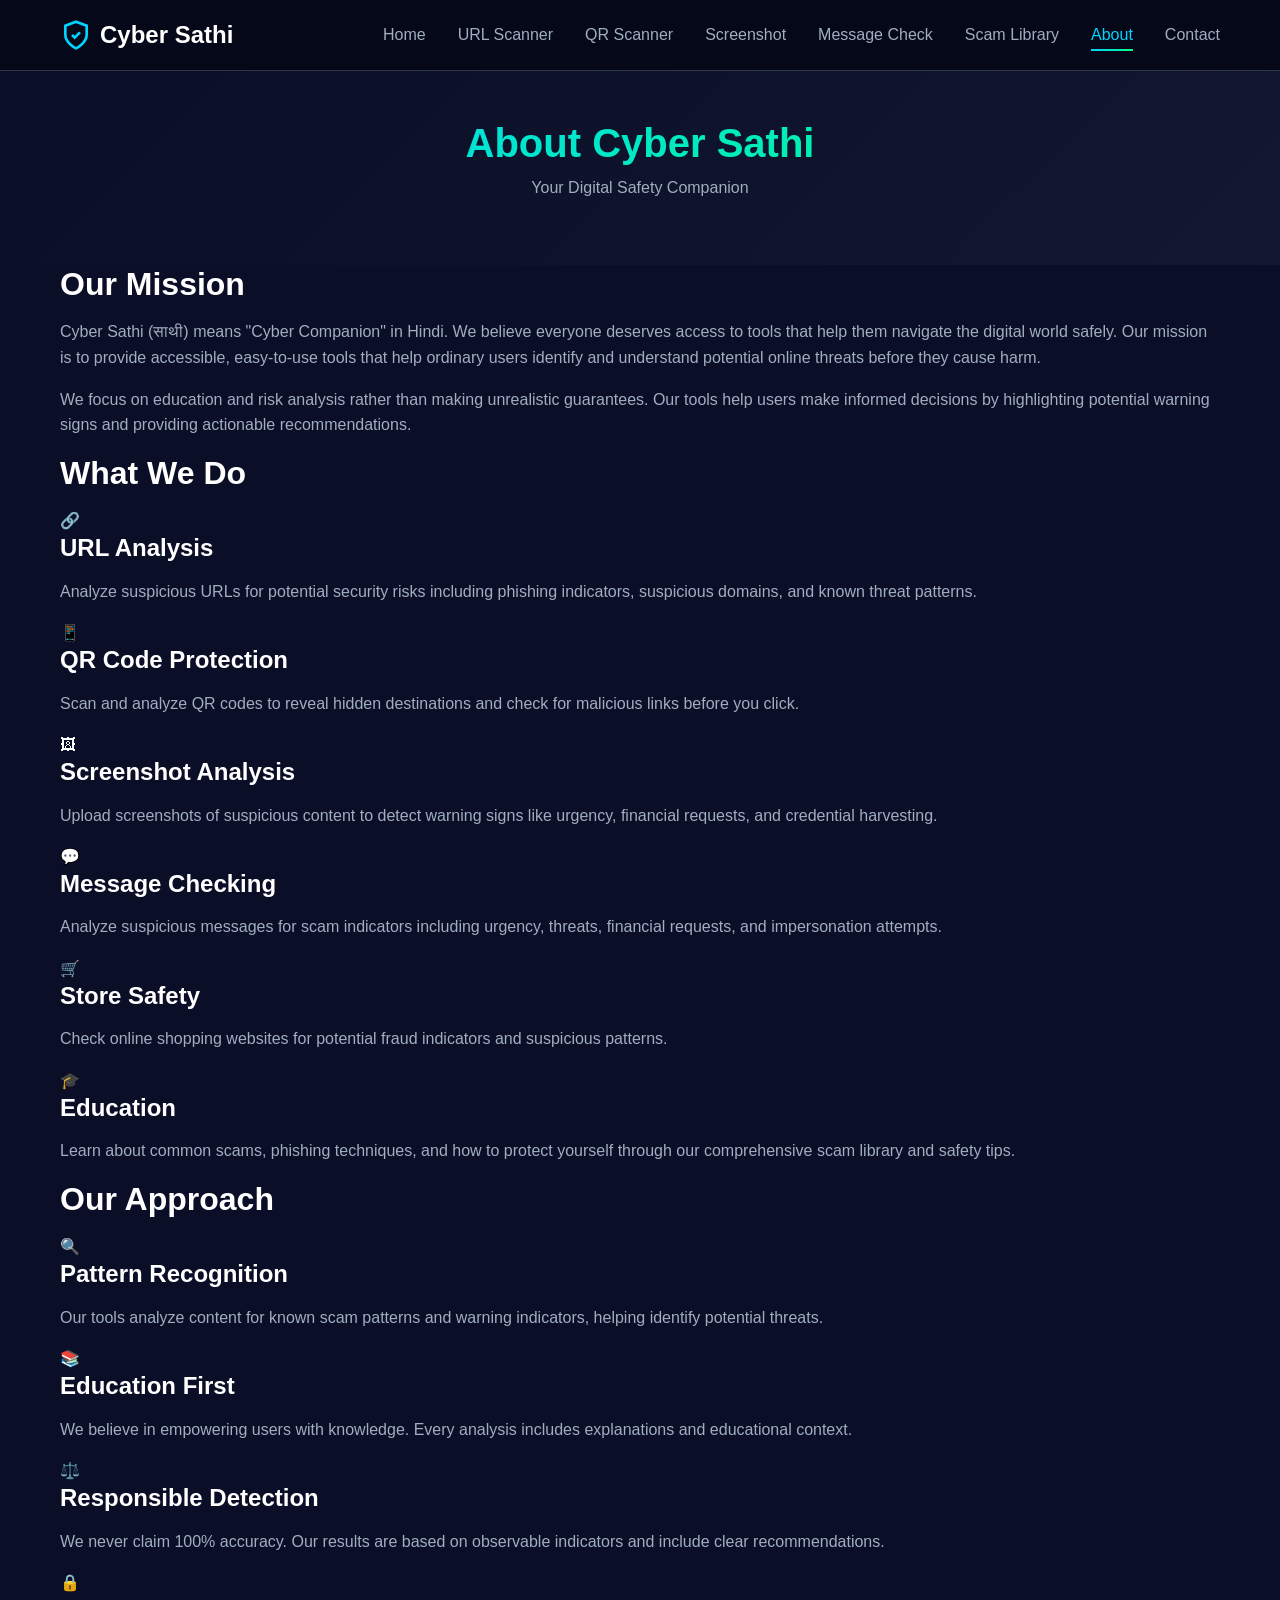
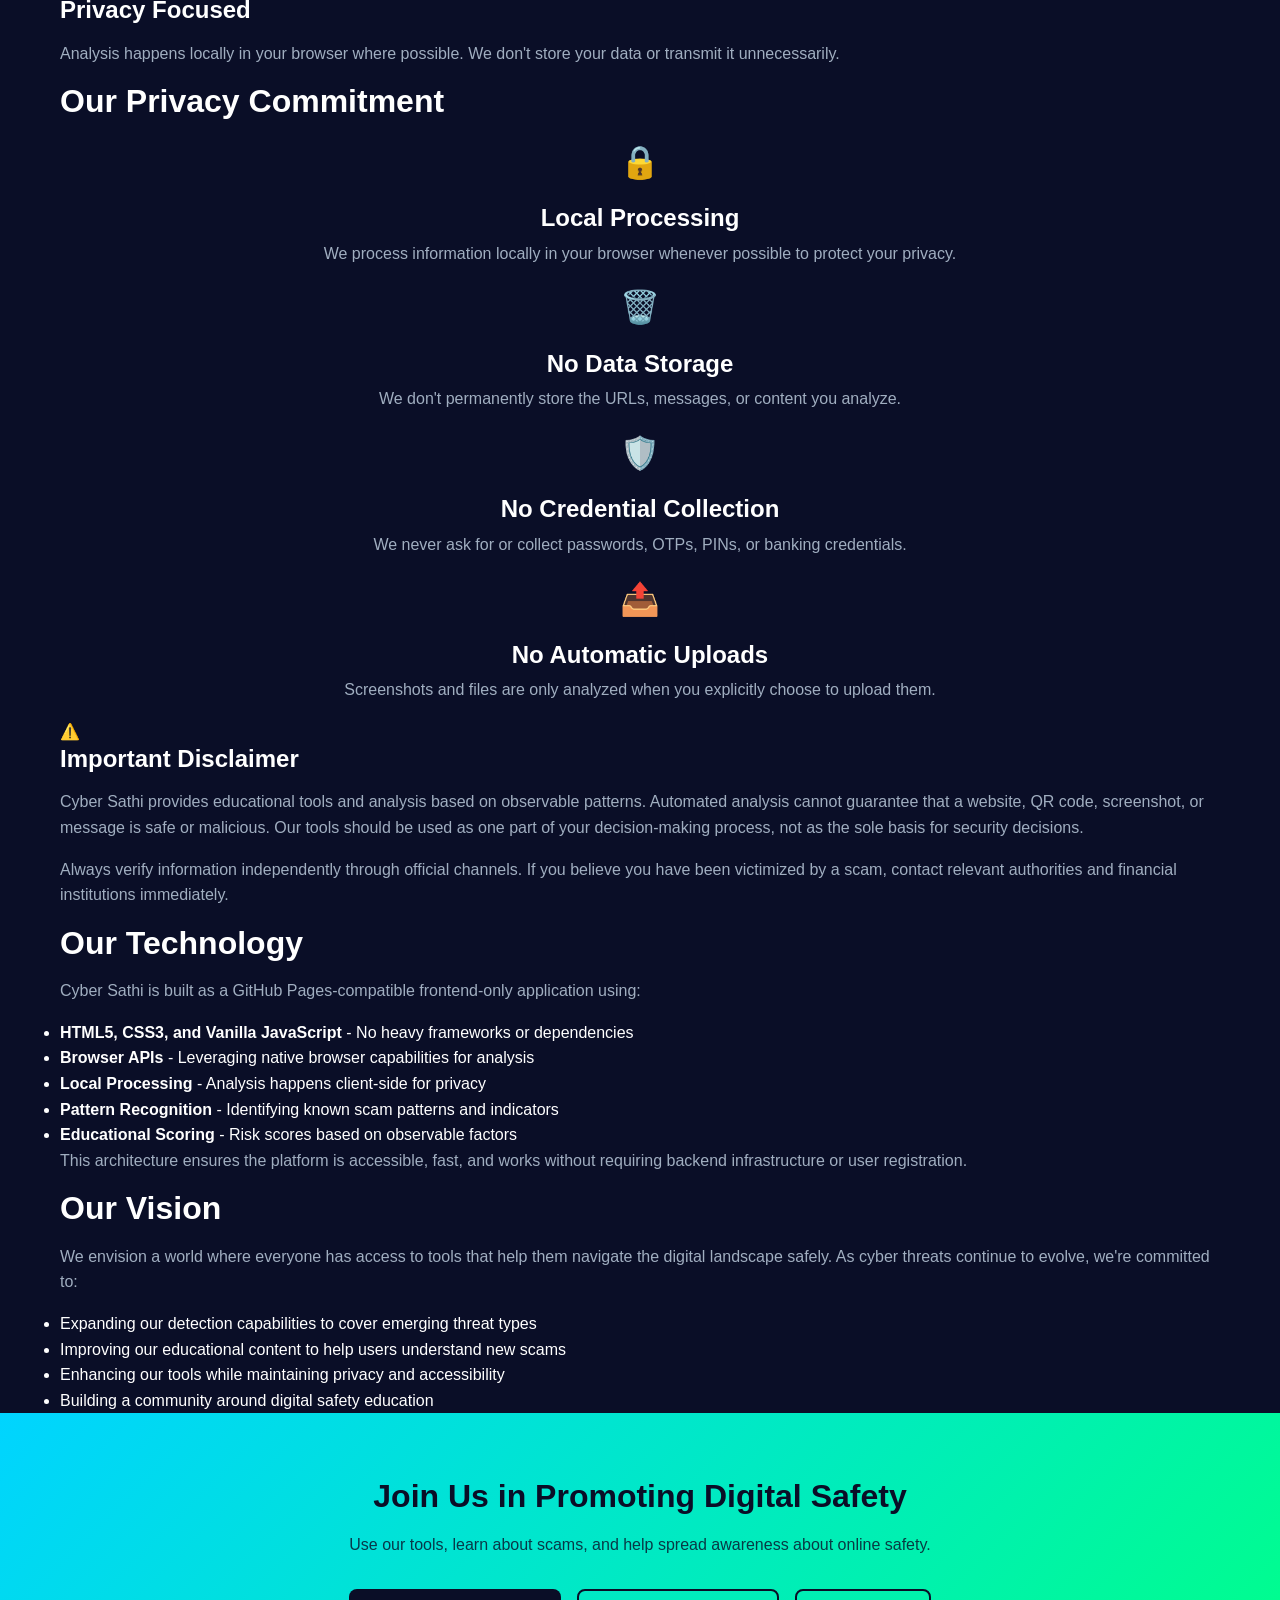
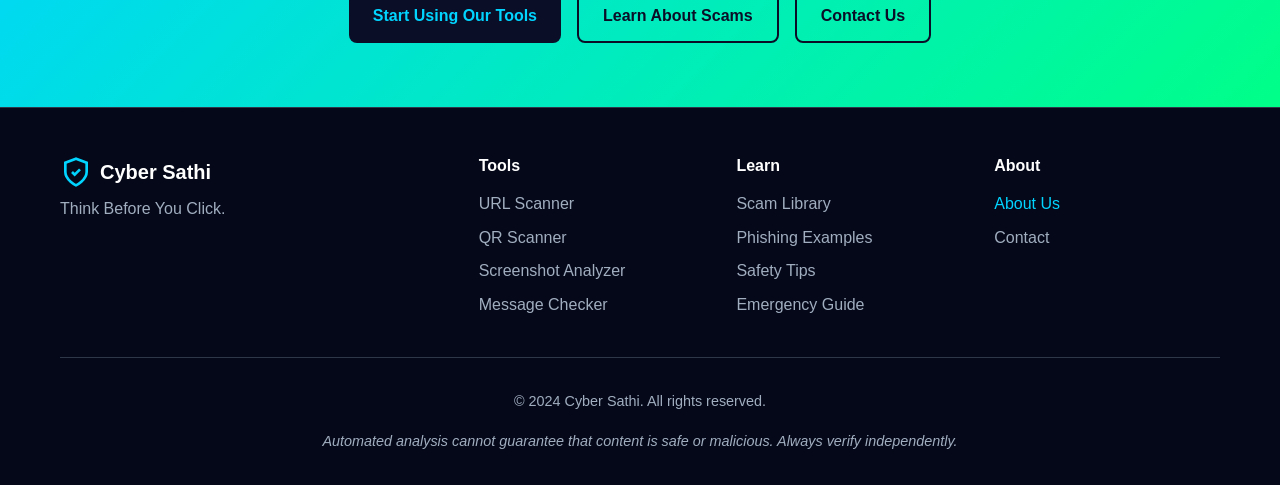
==== about.html @ 751c982d "in" ====
<!DOCTYPE html>
<html lang="en">
<head>
    <meta charset="UTF-8">
    <meta name="viewport" content="width=device-width, initial-scale=1.0">
    <title>About Us | Cyber Sathi</title>
    <meta name="description" content="Learn about Cyber Sathi - Your Digital Safety Companion. Our mission to help users identify and understand online threats.">
    <meta name="keywords" content="about cyber sathi, digital safety, cybersecurity education, scam prevention">
    
    <link rel="icon" type="image/svg+xml" href="favicon.svg">
    <link rel="stylesheet" href="css/style.css">
    <link rel="stylesheet" href="css/responsive.css">
</head>
<body>
    <!-- Navigation -->
    <nav class="navbar" role="navigation" aria-label="Main navigation">
        <div class="container">
            <div class="nav-brand">
                <a href="index.html" class="logo">
                    <svg class="logo-icon" viewBox="0 0 24 24" fill="none" stroke="currentColor" stroke-width="2">
                        <path d="M12 22s8-4 8-10V5l-8-3-8 3v7c0 6 8 10 8 10z"/>
                        <path d="M9 12l2 2 4-4"/>
                    </svg>
                    <span>Cyber Sathi</span>
                </a>
            </div>
            <button class="nav-toggle" aria-label="Toggle navigation menu" aria-expanded="false">
                <span></span>
                <span></span>
                <span></span>
            </button>
            <ul class="nav-menu">
                <li><a href="index.html">Home</a></li>
                <li><a href="scanner.html">URL Scanner</a></li>
                <li><a href="qr-scanner.html">QR Scanner</a></li>
                <li><a href="screenshot-scanner.html">Screenshot</a></li>
                <li><a href="message-scanner.html">Message Check</a></li>
                <li><a href="scams.html">Scam Library</a></li>
                <li><a href="about.html" class="active">About</a></li>
                <li><a href="contact.html">Contact</a></li>
            </ul>
        </div>
    </nav>

    <!-- Page Header -->
    <section class="page-header">
        <div class="container">
            <h1>About Cyber Sathi</h1>
            <p>Your Digital Safety Companion</p>
        </div>
    </section>

    <!-- Mission Section -->
    <section class="mission-section">
        <div class="container">
            <div class="mission-content">
                <h2>Our Mission</h2>
                <p>Cyber Sathi (साथी) means "Cyber Companion" in Hindi. We believe everyone deserves access to tools that help them navigate the digital world safely. Our mission is to provide accessible, easy-to-use tools that help ordinary users identify and understand potential online threats before they cause harm.</p>
                <p>We focus on education and risk analysis rather than making unrealistic guarantees. Our tools help users make informed decisions by highlighting potential warning signs and providing actionable recommendations.</p>
            </div>
        </div>
    </section>

    <!-- What We Do -->
    <section class="what-we-do">
        <div class="container">
            <h2>What We Do</h2>
            <div class="features-grid">
                <div class="feature-item">
                    <div class="feature-icon">🔗</div>
                    <h3>URL Analysis</h3>
                    <p>Analyze suspicious URLs for potential security risks including phishing indicators, suspicious domains, and known threat patterns.</p>
                </div>
                <div class="feature-item">
                    <div class="feature-icon">📱</div>
                    <h3>QR Code Protection</h3>
                    <p>Scan and analyze QR codes to reveal hidden destinations and check for malicious links before you click.</p>
                </div>
                <div class="feature-item">
                    <div class="feature-icon">🖼</div>
                    <h3>Screenshot Analysis</h3>
                    <p>Upload screenshots of suspicious content to detect warning signs like urgency, financial requests, and credential harvesting.</p>
                </div>
                <div class="feature-item">
                    <div class="feature-icon">💬</div>
                    <h3>Message Checking</h3>
                    <p>Analyze suspicious messages for scam indicators including urgency, threats, financial requests, and impersonation attempts.</p>
                </div>
                <div class="feature-item">
                    <div class="feature-icon">🛒</div>
                    <h3>Store Safety</h3>
                    <p>Check online shopping websites for potential fraud indicators and suspicious patterns.</p>
                </div>
                <div class="feature-item">
                    <div class="feature-icon">🎓</div>
                    <h3>Education</h3>
                    <p>Learn about common scams, phishing techniques, and how to protect yourself through our comprehensive scam library and safety tips.</p>
                </div>
            </div>
        </div>
    </section>

    <!-- Our Approach -->
    <section class="approach-section">
        <div class="container">
            <h2>Our Approach</h2>
            <div class="approach-grid">
                <div class="approach-card">
                    <div class="approach-icon">🔍</div>
                    <h3>Pattern Recognition</h3>
                    <p>Our tools analyze content for known scam patterns and warning indicators, helping identify potential threats.</p>
                </div>
                <div class="approach-card">
                    <div class="approach-icon">📚</div>
                    <h3>Education First</h3>
                    <p>We believe in empowering users with knowledge. Every analysis includes explanations and educational context.</p>
                </div>
                <div class="approach-card">
                    <div class="approach-icon">⚖️</div>
                    <h3>Responsible Detection</h3>
                    <p>We never claim 100% accuracy. Our results are based on observable indicators and include clear recommendations.</p>
                </div>
                <div class="approach-card">
                    <div class="approach-icon">🔒</div>
                    <h3>Privacy Focused</h3>
                    <p>Analysis happens locally in your browser where possible. We don't store your data or transmit it unnecessarily.</p>
                </div>
            </div>
        </div>
    </section>

    <!-- Privacy Commitment -->
    <section class="privacy-section">
        <div class="container">
            <h2>Our Privacy Commitment</h2>
            <div class="privacy-grid">
                <div class="privacy-item">
                    <div class="privacy-icon">🔒</div>
                    <h3>Local Processing</h3>
                    <p>We process information locally in your browser whenever possible to protect your privacy.</p>
                </div>
                <div class="privacy-item">
                    <div class="privacy-icon">🗑️</div>
                    <h3>No Data Storage</h3>
                    <p>We don't permanently store the URLs, messages, or content you analyze.</p>
                </div>
                <div class="privacy-item">
                    <div class="privacy-icon">🛡️</div>
                    <h3>No Credential Collection</h3>
                    <p>We never ask for or collect passwords, OTPs, PINs, or banking credentials.</p>
                </div>
                <div class="privacy-item">
                    <div class="privacy-icon">📤</div>
                    <h3>No Automatic Uploads</h3>
                    <p>Screenshots and files are only analyzed when you explicitly choose to upload them.</p>
                </div>
            </div>
        </div>
    </section>

    <!-- Important Disclaimer -->
    <section class="disclaimer-section">
        <div class="container">
            <div class="disclaimer-card">
                <div class="disclaimer-icon">⚠️</div>
                <div class="disclaimer-content">
                    <h3>Important Disclaimer</h3>
                    <p>Cyber Sathi provides educational tools and analysis based on observable patterns. Automated analysis cannot guarantee that a website, QR code, screenshot, or message is safe or malicious. Our tools should be used as one part of your decision-making process, not as the sole basis for security decisions.</p>
                    <p>Always verify information independently through official channels. If you believe you have been victimized by a scam, contact relevant authorities and financial institutions immediately.</p>
                </div>
            </div>
        </div>
    </section>

    <!-- Technology -->
    <section class="technology-section">
        <div class="container">
            <h2>Our Technology</h2>
            <div class="technology-content">
                <p>Cyber Sathi is built as a GitHub Pages-compatible frontend-only application using:</p>
                <ul>
                    <li><strong>HTML5, CSS3, and Vanilla JavaScript</strong> - No heavy frameworks or dependencies</li>
                    <li><strong>Browser APIs</strong> - Leveraging native browser capabilities for analysis</li>
                    <li><strong>Local Processing</strong> - Analysis happens client-side for privacy</li>
                    <li><strong>Pattern Recognition</strong> - Identifying known scam patterns and indicators</li>
                    <li><strong>Educational Scoring</strong> - Risk scores based on observable factors</li>
                </ul>
                <p>This architecture ensures the platform is accessible, fast, and works without requiring backend infrastructure or user registration.</p>
            </div>
        </div>
    </section>

    <!-- Future Vision -->
    <section class="vision-section">
        <div class="container">
            <h2>Our Vision</h2>
            <div class="vision-content">
                <p>We envision a world where everyone has access to tools that help them navigate the digital landscape safely. As cyber threats continue to evolve, we're committed to:</p>
                <ul>
                    <li>Expanding our detection capabilities to cover emerging threat types</li>
                    <li>Improving our educational content to help users understand new scams</li>
                    <li>Enhancing our tools while maintaining privacy and accessibility</li>
                    <li>Building a community around digital safety education</li>
                </ul>
            </div>
        </div>
    </section>

    <!-- Call to Action -->
    <section class="cta">
        <div class="container">
            <h2>Join Us in Promoting Digital Safety</h2>
            <p>Use our tools, learn about scams, and help spread awareness about online safety.</p>
            <div class="cta-buttons">
                <a href="scanner.html" class="btn btn-primary">Start Using Our Tools</a>
                <a href="scams.html" class="btn btn-secondary">Learn About Scams</a>
                <a href="contact.html" class="btn btn-secondary">Contact Us</a>
            </div>
        </div>
    </section>

    <!-- Footer -->
    <footer class="footer">
        <div class="container">
            <div class="footer-content">
                <div class="footer-brand">
                    <div class="logo">
                        <svg class="logo-icon" viewBox="0 0 24 24" fill="none" stroke="currentColor" stroke-width="2">
                            <path d="M12 22s8-4 8-10V5l-8-3-8 3v7c0 6 8 10 8 10z"/>
                            <path d="M9 12l2 2 4-4"/>
                        </svg>
                        <span>Cyber Sathi</span>
                    </div>
                    <p>Think Before You Click.</p>
                </div>
                <div class="footer-links">
                    <div class="footer-column">
                        <h4>Tools</h4>
                        <ul>
                            <li><a href="scanner.html">URL Scanner</a></li>
                            <li><a href="qr-scanner.html">QR Scanner</a></li>
                            <li><a href="screenshot-scanner.html">Screenshot Analyzer</a></li>
                            <li><a href="message-scanner.html">Message Checker</a></li>
                        </ul>
                    </div>
                    <div class="footer-column">
                        <h4>Learn</h4>
                        <ul>
                            <li><a href="scams.html">Scam Library</a></li>
                            <li><a href="phishing.html">Phishing Examples</a></li>
                            <li><a href="safety-tips.html">Safety Tips</a></li>
                            <li><a href="incident.html">Emergency Guide</a></li>
                        </ul>
                    </div>
                    <div class="footer-column">
                        <h4>About</h4>
                        <ul>
                            <li><a href="about.html" class="active">About Us</a></li>
                            <li><a href="contact.html">Contact</a></li>
                        </ul>
                    </div>
                </div>
            </div>
            <div class="footer-bottom">
                <p>&copy; 2024 Cyber Sathi. All rights reserved.</p>
                <p class="disclaimer">Automated analysis cannot guarantee that content is safe or malicious. Always verify independently.</p>
            </div>
        </div>
    </footer>

    <script src="js/script.js"></script>
</body>
</html>
---- css/style.css ----
/* Cyber Sathi - Main Stylesheet */

/* CSS Variables */
:root {
    --primary-color: #00d4ff;
    --secondary-color: #00ff88;
    --accent-color: #ff6b6b;
    --warning-color: #ffa500;
    --danger-color: #ff4444;
    --success-color: #00cc66;
    --dark-bg: #0a0e27;
    --darker-bg: #050818;
    --card-bg: #121830;
    --text-primary: #ffffff;
    --text-secondary: #a0aec0;
    --border-color: #2d3748;
    --gradient-primary: linear-gradient(135deg, #00d4ff 0%, #00ff88 100%);
    --gradient-dark: linear-gradient(135deg, #0a0e27 0%, #121830 100%);
    --shadow-sm: 0 2px 4px rgba(0, 0, 0, 0.3);
    --shadow-md: 0 4px 6px rgba(0, 0, 0, 0.4);
    --shadow-lg: 0 10px 15px rgba(0, 0, 0, 0.5);
    --font-main: -apple-system, BlinkMacSystemFont, 'Segoe UI', Roboto, Oxygen, Ubuntu, Cantarell, sans-serif;
    --transition: all 0.3s ease;
}

/* Reset and Base Styles */
* {
    margin: 0;
    padding: 0;
    box-sizing: border-box;
}

html {
    scroll-behavior: smooth;
}

body {
    font-family: var(--font-main);
    background-color: var(--dark-bg);
    color: var(--text-primary);
    line-height: 1.6;
    overflow-x: hidden;
}

.container {
    max-width: 1200px;
    margin: 0 auto;
    padding: 0 20px;
}

/* Typography */
h1, h2, h3, h4, h5, h6 {
    font-weight: 600;
    line-height: 1.2;
    margin-bottom: 1rem;
}

h1 {
    font-size: 2.5rem;
    background: var(--gradient-primary);
    -webkit-background-clip: text;
    -webkit-text-fill-color: transparent;
    background-clip: text;
}

h2 {
    font-size: 2rem;
    color: var(--text-primary);
}

h3 {
    font-size: 1.5rem;
}

p {
    margin-bottom: 1rem;
    color: var(--text-secondary);
}

a {
    color: var(--primary-color);
    text-decoration: none;
    transition: var(--transition);
}

a:hover {
    color: var(--secondary-color);
}

/* Navigation */
.navbar {
    background-color: var(--darker-bg);
    border-bottom: 1px solid var(--border-color);
    padding: 1rem 0;
    position: sticky;
    top: 0;
    z-index: 1000;
    backdrop-filter: blur(10px);
}

.navbar .container {
    display: flex;
    justify-content: space-between;
    align-items: center;
}

.nav-brand .logo {
    display: flex;
    align-items: center;
    gap: 0.5rem;
    font-size: 1.5rem;
    font-weight: 700;
    color: var(--text-primary);
}

.logo-icon {
    width: 32px;
    height: 32px;
    color: var(--primary-color);
}

.nav-menu {
    display: flex;
    list-style: none;
    gap: 2rem;
}

.nav-menu a {
    color: var(--text-secondary);
    font-weight: 500;
    padding: 0.5rem 0;
    position: relative;
}

.nav-menu a:hover,
.nav-menu a.active {
    color: var(--primary-color);
}

.nav-menu a::after {
    content: '';
    position: absolute;
    bottom: 0;
    left: 0;
    width: 0;
    height: 2px;
    background: var(--gradient-primary);
    transition: var(--transition);
}

.nav-menu a:hover::after,
.nav-menu a.active::after {
    width: 100%;
}

.nav-toggle {
    display: none;
    flex-direction: column;
    gap: 4px;
    background: none;
    border: none;
    cursor: pointer;
    padding: 0.5rem;
}

.nav-toggle span {
    width: 25px;
    height: 3px;
    background-color: var(--text-primary);
    transition: var(--transition);
}

/* Hero Section */
.hero {
    padding: 6rem 0;
    background: var(--gradient-dark);
    position: relative;
    overflow: hidden;
}

.hero::before {
    content: '';
    position: absolute;
    top: 0;
    left: 0;
    right: 0;
    bottom: 0;
    background: radial-gradient(circle at 20% 50%, rgba(0, 212, 255, 0.1) 0%, transparent 50%);
    pointer-events: none;
}

.hero-content {
    display: grid;
    grid-template-columns: 1fr 1fr;
    gap: 4rem;
    align-items: center;
}

.hero-text h1 {
    font-size: 3.5rem;
    margin-bottom: 1.5rem;
}

.hero-subtitle {
    font-size: 1.25rem;
    margin-bottom: 2rem;
    color: var(--text-secondary);
}

.hero-buttons {
    display: flex;
    gap: 1rem;
}

.hero-visual {
    display: flex;
    justify-content: center;
    align-items: center;
}

.cyber-shield {
    width: 400px;
    height: 400px;
    animation: float 6s ease-in-out infinite;
}

@keyframes float {
    0%, 100% { transform: translateY(0); }
    50% { transform: translateY(-20px); }
}

/* Buttons */
.btn {
    display: inline-flex;
    align-items: center;
    justify-content: center;
    padding: 0.75rem 1.5rem;
    border-radius: 8px;
    font-weight: 600;
    font-size: 1rem;
    cursor: pointer;
    transition: var(--transition);
    border: none;
    text-decoration: none;
    gap: 0.5rem;
}

.btn-primary {
    background: var(--gradient-primary);
    color: var(--dark-bg);
}

.btn-primary:hover {
    transform: translateY(-2px);
    box-shadow: 0 4px 12px rgba(0, 212, 255, 0.4);
}

.btn-secondary {
    background: transparent;
    color: var(--primary-color);
    border: 2px solid var(--primary-color);
}

.btn-secondary:hover {
    background: var(--primary-color);
    color: var(--dark-bg);
}

.btn .btn-loading {
    display: none;
}

.btn.loading .btn-text {
    display: none;
}

.btn.loading .btn-loading {
    display: inline;
}

/* Quick Check Section */
.quick-check {
    padding: 4rem 0;
    background-color: var(--card-bg);
}

.quick-check h2 {
    text-align: center;
    margin-bottom: 3rem;
}

.check-cards {
    display: grid;
    grid-template-columns: repeat(auto-fit, minmax(250px, 1fr));
    gap: 1.5rem;
}

.check-card {
    background: var(--darker-bg);
    border: 1px solid var(--border-color);
    border-radius: 12px;
    padding: 2rem;
    text-align: center;
    transition: var(--transition);
    cursor: pointer;
    text-decoration: none;
    color: var(--text-primary);
}

.check-card:hover {
    transform: translateY(-5px);
    border-color: var(--primary-color);
    box-shadow: var(--shadow-lg);
}

.card-icon {
    width: 60px;
    height: 60px;
    margin: 0 auto 1rem;
    background: var(--gradient-primary);
    border-radius: 12px;
    display: flex;
    align-items: center;
    justify-content: center;
}

.card-icon svg {
    width: 30px;
    height: 30px;
    color: var(--dark-bg);
}

.check-card h3 {
    color: var(--text-primary);
    margin-bottom: 0.5rem;
}

.check-card p {
    color: var(--text-secondary);
    font-size: 0.9rem;
}

/* URL Scanner Section */
.url-scanner-section {
    padding: 4rem 0;
    background: var(--gradient-dark);
}

.scanner-preview {
    max-width: 600px;
    margin: 0 auto;
    text-align: center;
}

.scanner-preview h2 {
    margin-bottom: 1rem;
}

.quick-url-form {
    margin: 2rem 0;
}

.input-group {
    display: flex;
    gap: 0.5rem;
}

.input-group input {
    flex: 1;
    padding: 0.75rem 1rem;
    border: 2px solid var(--border-color);
    border-radius: 8px;
    background: var(--darker-bg);
    color: var(--text-primary);
    font-size: 1rem;
    transition: var(--transition);
}

.input-group input:focus {
    outline: none;
    border-color: var(--primary-color);
}

.quick-url-result {
    margin-top: 2rem;
    padding: 1.5rem;
    background: var(--card-bg);
    border-radius: 8px;
    border: 1px solid var(--border-color);
}

.hidden {
    display: none !important;
}

/* Statistics Section */
.statistics {
    padding: 4rem 0;
    background-color: var(--card-bg);
}

.statistics h2 {
    text-align: center;
    margin-bottom: 0.5rem;
}

.stats-disclaimer {
    text-align: center;
    color: var(--text-secondary);
    font-size: 0.9rem;
    margin-bottom: 2rem;
}

.stats-dashboard {
    display: grid;
    grid-template-columns: 1fr 1fr;
    gap: 2rem;
}

.stats-actions {
    display: flex;
    flex-direction: column;
    gap: 1rem;
}

.stat-action {
    padding: 1rem 1.5rem;
    background: var(--darker-bg);
    border: 1px solid var(--border-color);
    border-radius: 8px;
    color: var(--text-primary);
    text-decoration: none;
    font-weight: 600;
    transition: var(--transition);
    text-align: center;
}

.stat-action:hover {
    border-color: var(--primary-color);
    background: var(--card-bg);
}

.stats-chart h3 {
    margin-bottom: 1.5rem;
}

.stat-bar {
    display: flex;
    align-items: center;
    gap: 1rem;
    margin-bottom: 1rem;
}

.stat-label {
    min-width: 100px;
    font-weight: 500;
}

.bar-container {
    flex: 1;
    height: 8px;
    background: var(--darker-bg);
    border-radius: 4px;
    overflow: hidden;
}

.bar-fill {
    height: 100%;
    background: var(--gradient-primary);
    border-radius: 4px;
    transition: width 1s ease;
}

.stat-value {
    min-width: 50px;
    text-align: right;
    font-weight: 600;
    color: var(--primary-color);
}

/* Detection Section */
.detection {
    padding: 4rem 0;
    background: var(--gradient-dark);
}

.detection h2 {
    text-align: center;
    margin-bottom: 3rem;
}

.detection-grid {
    display: grid;
    grid-template-columns: repeat(auto-fit, minmax(300px, 1fr));
    gap: 2rem;
}

.detection-item {
    text-align: center;
    padding: 2rem;
}

.detection-icon {
    font-size: 3rem;
    margin-bottom: 1rem;
}

.detection-item h3 {
    color: var(--text-primary);
    margin-bottom: 0.5rem;
}

/* Feature Sections */
.feature-section {
    padding: 4rem 0;
    background-color: var(--card-bg);
}

.feature-section.alt {
    background: var(--gradient-dark);
}

.feature-block {
    display: grid;
    grid-template-columns: 1fr 1fr;
    gap: 4rem;
    align-items: center;
}

.feature-content h2 {
    margin-bottom: 1rem;
}

.feature-content p {
    margin-bottom: 2rem;
}

.feature-visual {
    display: flex;
    justify-content: center;
    align-items: center;
}

.feature-visual svg {
    width: 300px;
    height: 300px;
    color: var(--primary-color);
}

/* Common Scams Section */
.common-scams {
    padding: 4rem 0;
    background: var(--gradient-dark);
}

.common-scams h2 {
    text-align: center;
    margin-bottom: 3rem;
}

.scam-grid {
    display: grid;
    grid-template-columns: repeat(auto-fit, minmax(300px, 1fr));
    gap: 1.5rem;
}

.scam-card {
    background: var(--card-bg);
    border: 1px solid var(--border-color);
    border-radius: 12px;
    padding: 1.5rem;
    transition: var(--transition);
}

.scam-card:hover {
    border-color: var(--primary-color);
    transform: translateY(-3px);
}

.scam-card h3 {
    color: var(--text-primary);
    margin-bottom: 0.5rem;
}

.scam-card p {
    color: var(--text-secondary);
    margin-bottom: 1rem;
}

.link {
    color: var(--primary-color);
    font-weight: 600;
}

/* How It Works Section */
.how-it-works {
    padding: 4rem 0;
    background-color: var(--card-bg);
}

.how-it-works h2 {
    text-align: center;
    margin-bottom: 3rem;
}

.steps {
    display: grid;
    grid-template-columns: repeat(auto-fit, minmax(250px, 1fr));
    gap: 2rem;
}

.step {
    text-align: center;
}

.step-number {
    width: 60px;
    height: 60px;
    background: var(--gradient-primary);
    border-radius: 50%;
    display: flex;
    align-items: center;
    justify-content: center;
    font-size: 1.5rem;
    font-weight: 700;
    color: var(--dark-bg);
    margin: 0 auto 1rem;
}

.step h3 {
    color: var(--text-primary);
    margin-bottom: 0.5rem;
}

/* Safety Tips Section */
.safety-tips {
    padding: 4rem 0;
    background: var(--gradient-dark);
}

.safety-tips h2 {
    text-align: center;
    margin-bottom: 3rem;
}

.tips-grid {
    display: grid;
    grid-template-columns: repeat(auto-fit, minmax(300px, 1fr));
    gap: 1.5rem;
    margin-bottom: 2rem;
}

.tip-card {
    background: var(--card-bg);
    border: 1px solid var(--border-color);
    border-radius: 12px;
    padding: 1.5rem;
    text-align: center;
}

.tip-icon {
    font-size: 2rem;
    margin-bottom: 1rem;
}

.tip-card h3 {
    color: var(--text-primary);
    margin-bottom: 0.5rem;
}

.tips-cta {
    text-align: center;
}

/* Emergency Section */
.emergency {
    padding: 4rem 0;
    background-color: var(--card-bg);
}

.emergency h2 {
    text-align: center;
    margin-bottom: 1rem;
}

.emergency p {
    text-align: center;
    margin-bottom: 3rem;
}

.emergency-actions {
    display: grid;
    grid-template-columns: repeat(auto-fit, minmax(250px, 1fr));
    gap: 1.5rem;
}

.emergency-card {
    background: var(--darker-bg);
    border: 2px solid var(--danger-color);
    border-radius: 12px;
    padding: 2rem;
    text-align: center;
    transition: var(--transition);
    text-decoration: none;
    color: var(--text-primary);
}

.emergency-card:hover {
    transform: translateY(-5px);
    box-shadow: 0 8px 20px rgba(255, 68, 68, 0.3);
}

.emergency-card h3 {
    color: var(--danger-color);
    margin-bottom: 0.5rem;
}

.emergency-card p {
    color: var(--text-secondary);
}

/* Privacy Section */
.privacy {
    padding: 4rem 0;
    background: var(--gradient-dark);
}

.privacy h2 {
    text-align: center;
    margin-bottom: 3rem;
}

.privacy-features {
    display: grid;
    grid-template-columns: repeat(auto-fit, minmax(250px, 1fr));
    gap: 2rem;
}

.privacy-item {
    text-align: center;
}

.privacy-icon {
    font-size: 2rem;
    margin-bottom: 1rem;
}

.privacy-item h3 {
    color: var(--text-primary);
    margin-bottom: 0.5rem;
}

/* CTA Section */
.cta {
    padding: 4rem 0;
    background: var(--gradient-primary);
    text-align: center;
}

.cta h2 {
    color: var(--dark-bg);
    margin-bottom: 1rem;
}

.cta p {
    color: var(--dark-bg);
    margin-bottom: 2rem;
    opacity: 0.8;
}

.cta-buttons {
    display: flex;
    gap: 1rem;
    justify-content: center;
    flex-wrap: wrap;
}

.cta .btn-primary {
    background: var(--dark-bg);
    color: var(--primary-color);
}

.cta .btn-secondary {
    background: transparent;
    color: var(--dark-bg);
    border-color: var(--dark-bg);
}

.cta .btn-secondary:hover {
    background: var(--dark-bg);
    color: var(--primary-color);
}

/* Page Header */
.page-header {
    padding: 3rem 0;
    background: var(--gradient-dark);
    text-align: center;
}

.page-header h1 {
    margin-bottom: 0.5rem;
}

.page-header p {
    color: var(--text-secondary);
}

.page-header.emergency {
    background: linear-gradient(135deg, #ff4444 0%, #ff6b6b 100%);
}

.page-header.emergency h1 {
    background: none;
    -webkit-text-fill-color: var(--text-primary);
    color: var(--text-primary);
}

.page-header.emergency p {
    color: rgba(255, 255, 255, 0.9);
}

/* Footer */
.footer {
    background-color: var(--darker-bg);
    border-top: 1px solid var(--border-color);
    padding: 3rem 0 1rem;
}

.footer-content {
    display: grid;
    grid-template-columns: 1fr 2fr;
    gap: 3rem;
    margin-bottom: 2rem;
}

.footer-brand .logo {
    display: flex;
    align-items: center;
    gap: 0.5rem;
    font-size: 1.25rem;
    font-weight: 700;
    color: var(--text-primary);
    margin-bottom: 0.5rem;
}

.footer-brand p {
    color: var(--text-secondary);
}

.footer-links {
    display: grid;
    grid-template-columns: repeat(auto-fit, minmax(150px, 1fr));
    gap: 2rem;
}

.footer-column h4 {
    color: var(--text-primary);
    margin-bottom: 1rem;
}

.footer-column ul {
    list-style: none;
}

.footer-column li {
    margin-bottom: 0.5rem;
}

.footer-column a {
    color: var(--text-secondary);
}

.footer-column a:hover,
.footer-column a.active {
    color: var(--primary-color);
}

.footer-bottom {
    text-align: center;
    padding-top: 2rem;
    border-top: 1px solid var(--border-color);
}

.footer-bottom p {
    color: var(--text-secondary);
    font-size: 0.9rem;
}

.disclaimer {
    margin-top: 0.5rem;
    font-style: italic;
    font-size: 0.85rem;
}

/* Utility Classes */
.text-center {
    text-align: center;
}

.text-primary {
    color: var(--primary-color);
}

.text-success {
    color: var(--success-color);
}

.text-warning {
    color: var(--warning-color);
}

.text-danger {
    color: var(--danger-color);
}

.mt-1 { margin-top: 1rem; }
.mt-2 { margin-top: 2rem; }
.mt-3 { margin-top: 3rem; }
.mb-1 { margin-bottom: 1rem; }
.mb-2 { margin-bottom: 2rem; }
.mb-3 { margin-bottom: 3rem; }
---- css/responsive.css ----
/* Cyber Sathi - Responsive Styles */

/* Large Tablets and Small Desktops */
@media (max-width: 1024px) {
    .container {
        padding: 0 15px;
    }

    .hero-content {
        grid-template-columns: 1fr;
        text-align: center;
    }

    .hero-text h1 {
        font-size: 2.5rem;
    }

    .hero-buttons {
        justify-content: center;
    }

    .hero-visual {
        order: -1;
    }

    .cyber-shield {
        width: 300px;
        height: 300px;
    }

    .stats-dashboard {
        grid-template-columns: 1fr;
    }

    .feature-block {
        grid-template-columns: 1fr;
        gap: 2rem;
    }

    .feature-block:nth-child(even) .feature-visual {
        order: -1;
    }

    .footer-content {
        grid-template-columns: 1fr;
    }

    .scanner-container {
        grid-template-columns: 1fr;
    }
}

/* Tablets */
@media (max-width: 768px) {
    h1 {
        font-size: 2rem;
    }

    h2 {
        font-size: 1.75rem;
    }

    .nav-menu {
        position: fixed;
        top: 70px;
        left: -100%;
        width: 100%;
        height: calc(100vh - 70px);
        background: var(--darker-bg);
        flex-direction: column;
        padding: 2rem;
        gap: 1rem;
        transition: var(--transition);
        border-top: 1px solid var(--border-color);
    }

    .nav-menu.active {
        left: 0;
    }

    .nav-toggle {
        display: flex;
    }

    .nav-toggle.active span:nth-child(1) {
        transform: rotate(45deg) translate(5px, 5px);
    }

    .nav-toggle.active span:nth-child(2) {
        opacity: 0;
    }

    .nav-toggle.active span:nth-child(3) {
        transform: rotate(-45deg) translate(7px, -6px);
    }

    .hero {
        padding: 4rem 0;
    }

    .hero-text h1 {
        font-size: 2rem;
    }

    .hero-subtitle {
        font-size: 1rem;
    }

    .hero-buttons {
        flex-direction: column;
        align-items: center;
    }

    .hero-buttons .btn {
        width: 100%;
        max-width: 300px;
    }

    .check-cards {
        grid-template-columns: repeat(auto-fit, minmax(200px, 1fr));
    }

    .detection-grid,
    .tips-grid,
    .scam-grid,
    .steps {
        grid-template-columns: 1fr;
    }

    .emergency-actions {
        grid-template-columns: 1fr;
    }

    .analysis-grid,
    .education-grid,
    .indicators-grid,
    .patterns-grid {
        grid-template-columns: 1fr;
    }

    .privacy-features {
        grid-template-columns: 1fr 1fr;
    }

    .cta-buttons {
        flex-direction: column;
        align-items: center;
    }

    .cta-buttons .btn {
        width: 100%;
        max-width: 300px;
    }

    .input-group {
        flex-direction: column;
    }

    .input-group input,
    .input-group select,
    .input-group button {
        width: 100%;
    }

    .footer-links {
        grid-template-columns: 1fr;
    }
}

/* Mobile Phones */
@media (max-width: 480px) {
    .container {
        padding: 0 10px;
    }

    h1 {
        font-size: 1.75rem;
    }

    h2 {
        font-size: 1.5rem;
    }

    h3 {
        font-size: 1.25rem;
    }

    .hero {
        padding: 3rem 0;
    }

    .hero-text h1 {
        font-size: 1.75rem;
    }

    .hero-subtitle {
        font-size: 0.9rem;
    }

    .cyber-shield {
        width: 250px;
        height: 250px;
    }

    .check-cards {
        grid-template-columns: 1fr;
    }

    .check-card {
        padding: 1.5rem;
    }

    .scanner-input,
    .scanner-result {
        padding: 1.5rem;
    }

    .security-analysis {
        padding: 1.5rem;
    }

    .score-number {
        font-size: 3rem;
    }

    .score-label {
        font-size: 1.25rem;
    }

    .btn {
        padding: 0.6rem 1.25rem;
        font-size: 0.9rem;
    }

    .nav-brand .logo {
        font-size: 1.25rem;
    }

    .logo-icon {
        width: 28px;
        height: 28px;
    }

    .privacy-features {
        grid-template-columns: 1fr;
    }

    .stat-bar {
        flex-direction: column;
        align-items: flex-start;
        gap: 0.5rem;
    }

    .stat-label {
        min-width: auto;
    }

    .bar-container {
        width: 100%;
    }

    .stat-value {
        min-width: auto;
    }

    .feature-visual svg {
        width: 200px;
        height: 200px;
    }

    .action-steps > div {
        padding-left: 2.5rem;
    }

    .action-steps > div::before {
        width: 1.75rem;
        height: 1.75rem;
        font-size: 0.875rem;
    }

    .file-upload {
        padding: 1.5rem;
    }

    .file-label svg {
        width: 40px;
        height: 40px;
    }

    .camera-container video {
        max-width: 100%;
    }

    .warning-banner,
    .disclaimer-card,
    .privacy-alert {
        flex-direction: column;
        text-align: center;
    }

    .warning-banner .warning-icon,
    .disclaimer-card .disclaimer-icon,
    .privacy-alert .privacy-icon {
        margin-bottom: 1rem;
    }

    .guide-card,
    .analysis-card,
    .education-card {
        padding: 1.5rem;
    }

    .incident-buttons {
        flex-direction: column;
    }

    .incident-btn {
        width: 100%;
        text-align: center;
    }

    .category-nav {
        flex-wrap: wrap;
        gap: 0.5rem;
    }

    .category-btn {
        font-size: 0.85rem;
        padding: 0.5rem 0.75rem;
    }

    .contact-grid {
        grid-template-columns: 1fr;
    }

    .community-links {
        grid-template-columns: 1fr;
    }

    .faq-grid {
        grid-template-columns: 1fr;
    }

    /* Form elements */
    input[type="text"],
    input[type="email"],
    input[type="url"],
    input[type="password"],
    select,
    textarea {
        font-size: 16px; /* Prevent iOS zoom */
    }

    /* Touch targets */
    .btn,
    .check-card,
    .incident-btn,
    .category-btn,
    .nav-menu a {
        min-height: 44px;
        min-width: 44px;
    }

    /* Scanner specific mobile adjustments */
    .scanner-container {
        display: flex;
        flex-direction: column;
    }

    .scanner-result {
        min-height: auto;
    }

    .result-placeholder {
        min-height: 200px;
    }

    .result-placeholder svg {
        width: 60px;
        height: 60px;
    }
}

/* Landscape orientation for mobile */
@media (max-width: 767px) and (orientation: landscape) {
    .hero {
        padding: 2rem 0;
    }

    .hero-text h1 {
        font-size: 1.5rem;
    }

    .hero-subtitle {
        font-size: 0.85rem;
    }

    .hero-buttons {
        flex-direction: row;
    }

    .cyber-shield {
        width: 200px;
        height: 200px;
    }

    .nav-menu {
        height: auto;
        max-height: calc(100vh - 70px);
        overflow-y: auto;
    }
}

/* Accessibility improvements for mobile */
@media (max-width: 767px) {
    /* Ensure tap targets are large enough */
    button,
    a,
    input,
    select,
    textarea {
        min-height: 44px;
    }

    /* Better focus states for touch */
    button:focus,
    a:focus,
    input:focus,
    select:focus,
    textarea:focus {
        outline: 2px solid var(--primary-color);
        outline-offset: 2px;
    }

    /* Prevent horizontal scroll */
    body {
        overflow-x: hidden;
    }

    /* Better text rendering */
    html {
        -webkit-text-size-adjust: 100%;
        -moz-text-size-adjust: 100%;
        text-size-adjust: 100%;
    }
}

/* Print styles */
@media print {
    .navbar,
    .hero,
    .cta,
    .footer,
    .nav-toggle,
    .btn {
        display: none !important;
    }

    body {
        background: white;
        color: black;
    }

    .container {
        max-width: 100%;
    }

    .scanner-result,
    .security-analysis,
    .analysis-card {
        page-break-inside: avoid;
        border: 1px solid #ccc;
    }
}

/* High contrast mode support */
@media (prefers-contrast: high) {
    :root {
        --border-color: #ffffff;
        --text-secondary: #e0e0e0;
    }

    .btn-primary {
        border: 2px solid #ffffff;
    }

    .btn-secondary {
        border: 2px solid #ffffff;
    }
}

/* Reduced motion support */
@media (prefers-reduced-motion: reduce) {
    * {
        animation-duration: 0.01ms !important;
        animation-iteration-count: 1 !important;
        transition-duration: 0.01ms !important;
    }

    .cyber-shield {
        animation: none;
    }

    .risk-meter-fill {
        animation: none;
    }
}

/* Dark mode improvements for OLED displays */
@media (prefers-color-scheme: dark) {
    :root {
        --dark-bg: #000000;
        --darker-bg: #050505;
        --card-bg: #0a0a0a;
    }
}
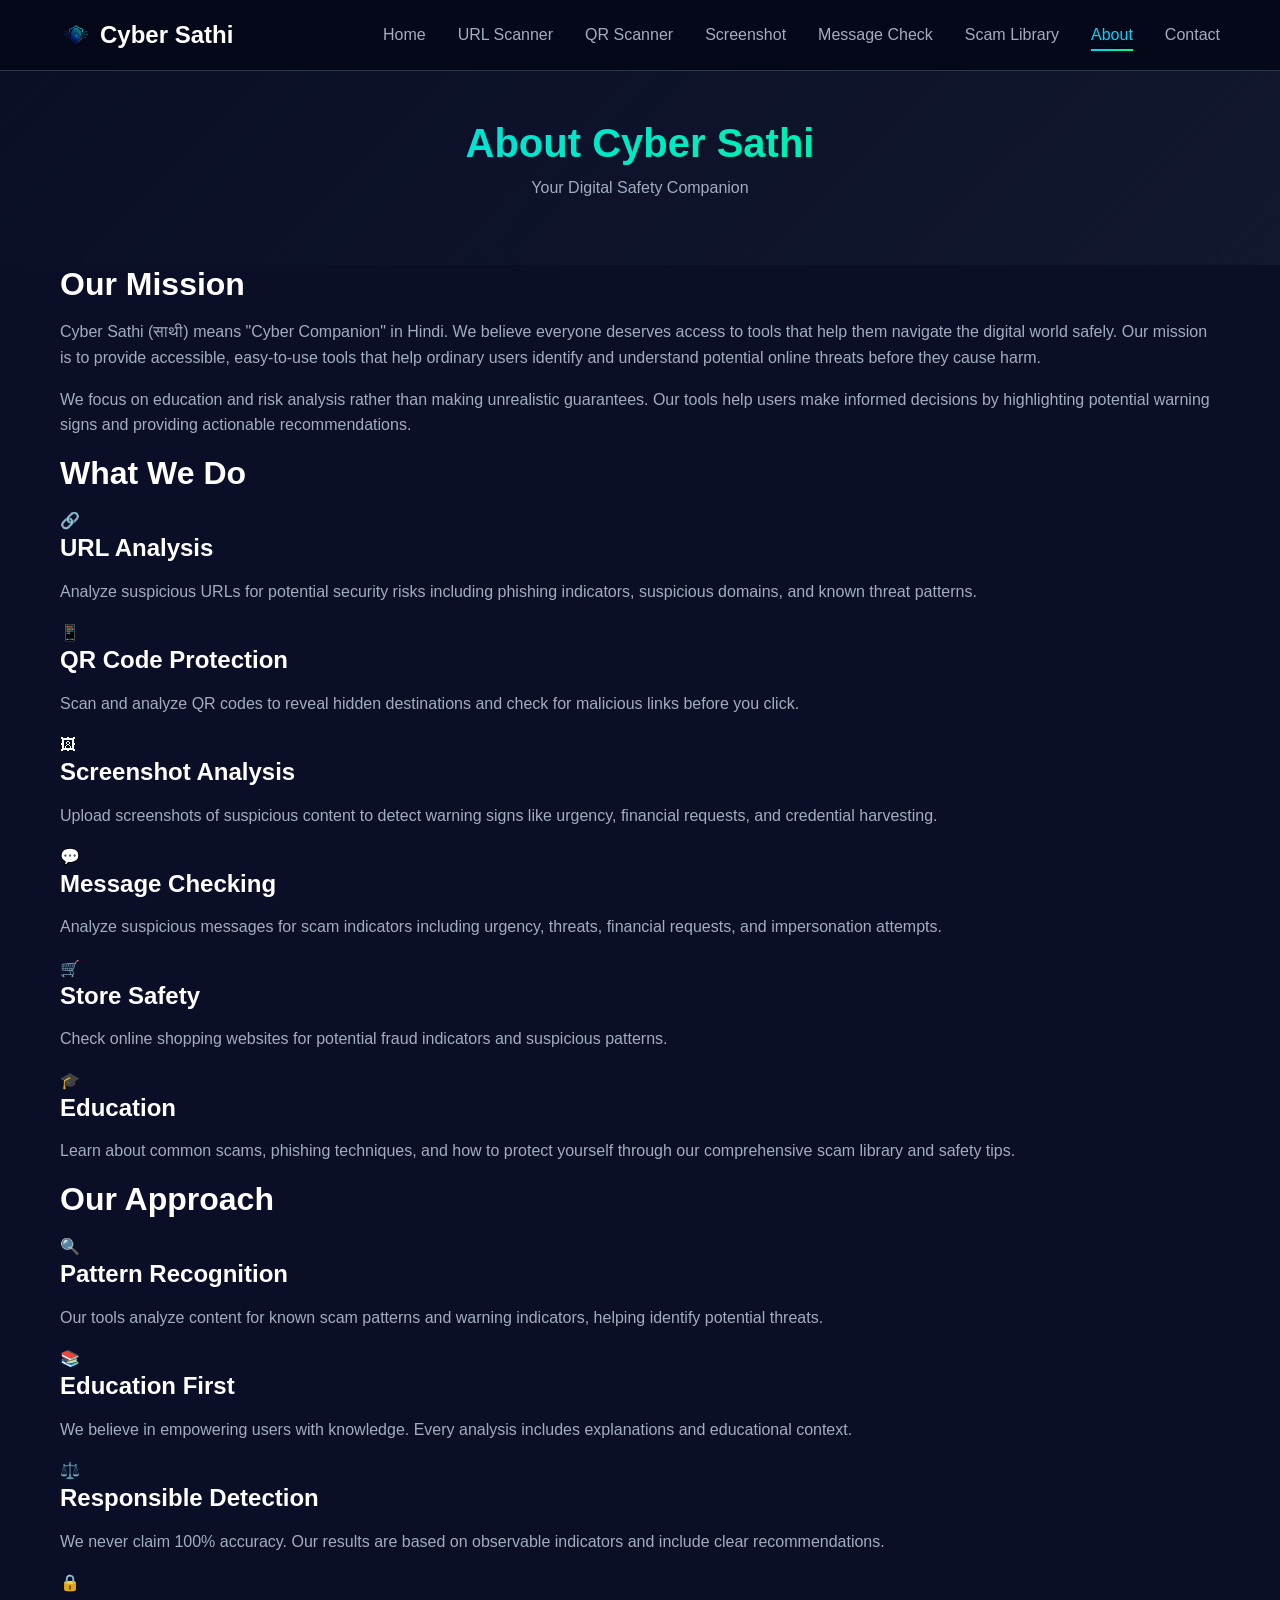
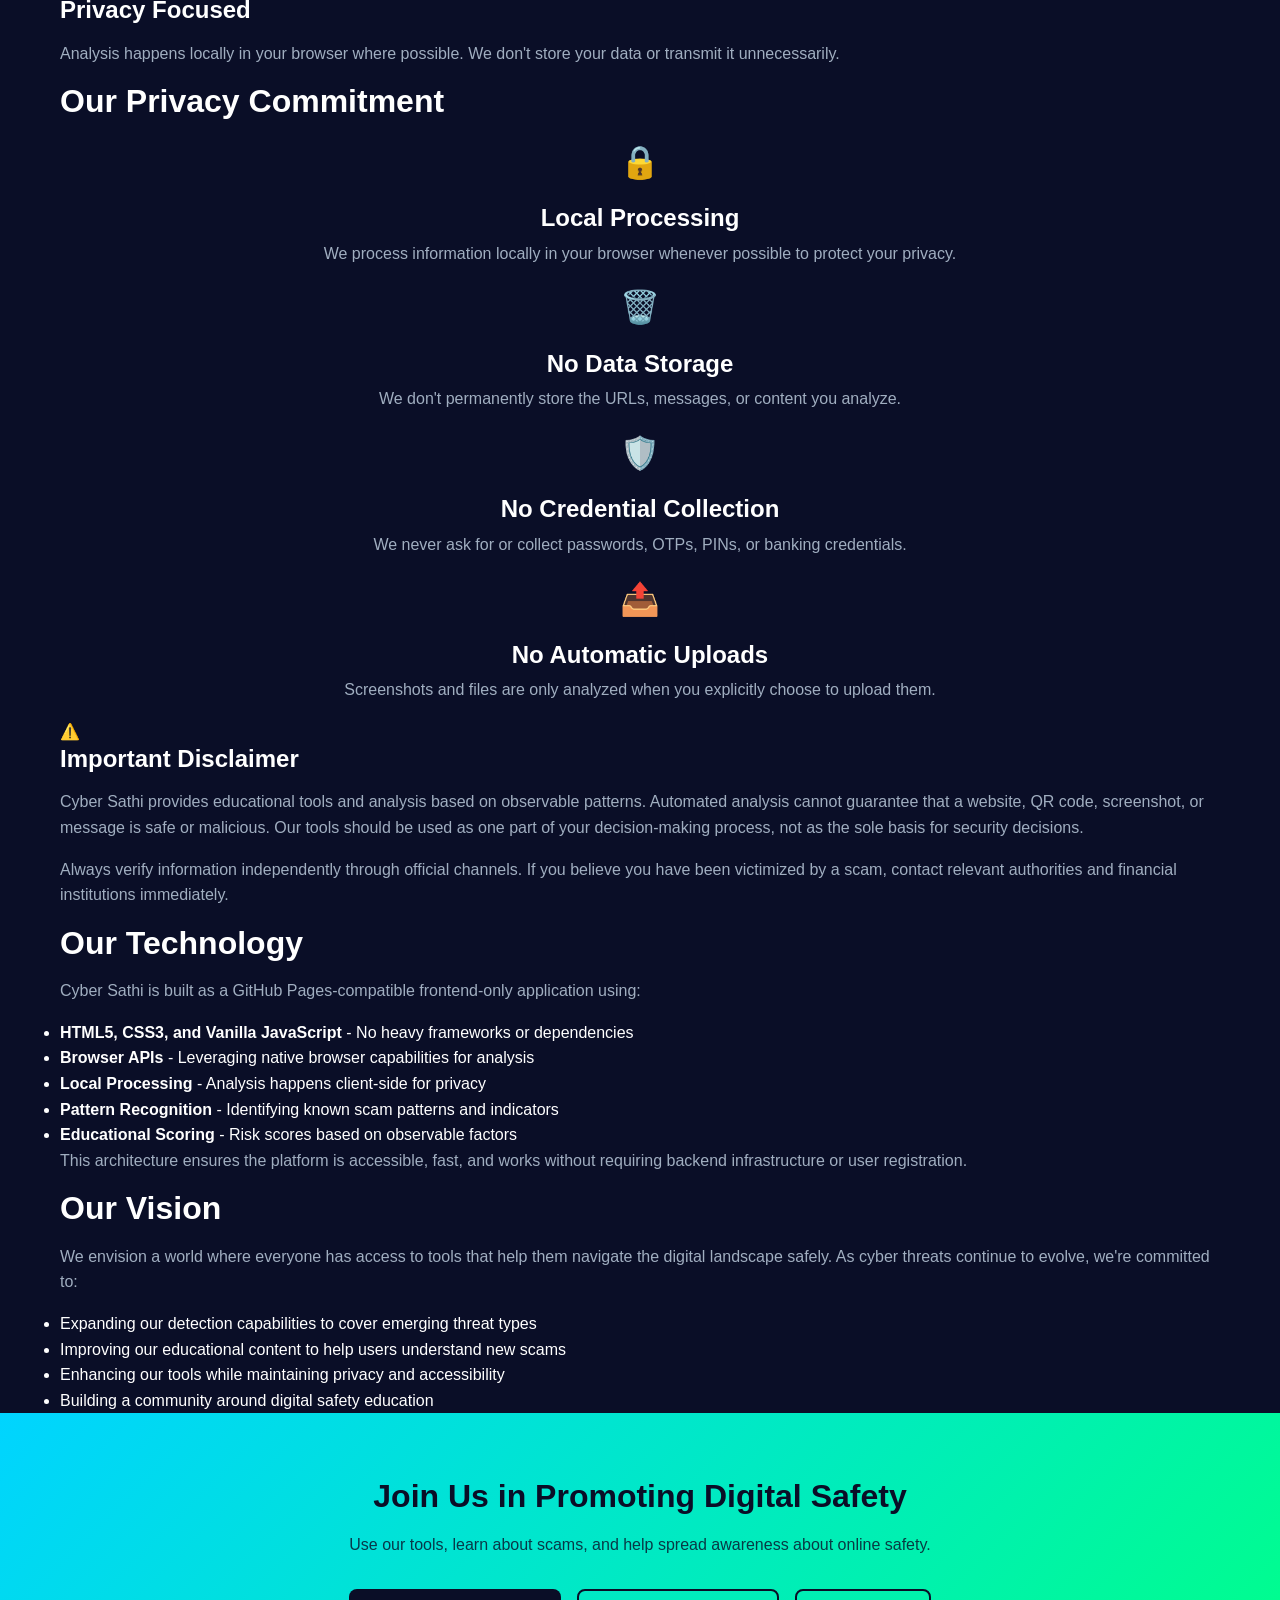
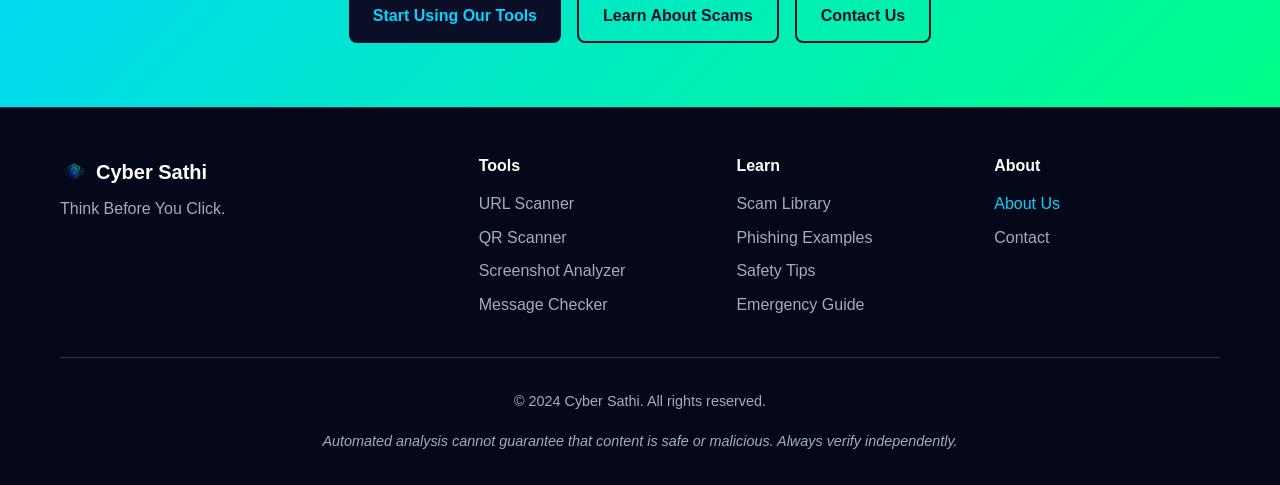
==== commit f6ec0a07: "in" ====
--- a/about.html
+++ b/about.html
@@ -17,10 +17,7 @@
         <div class="container">
             <div class="nav-brand">
                 <a href="index.html" class="logo">
-                    <svg class="logo-icon" viewBox="0 0 24 24" fill="none" stroke="currentColor" stroke-width="2">
-                        <path d="M12 22s8-4 8-10V5l-8-3-8 3v7c0 6 8 10 8 10z"/>
-                        <path d="M9 12l2 2 4-4"/>
-                    </svg>
+                    <img src="assets/icons/logo.png" alt="Cyber Sathi Logo" class="logo-image">
                     <span>Cyber Sathi</span>
                 </a>
             </div>
@@ -225,10 +222,7 @@
             <div class="footer-content">
                 <div class="footer-brand">
                     <div class="logo">
-                        <svg class="logo-icon" viewBox="0 0 24 24" fill="none" stroke="currentColor" stroke-width="2">
-                            <path d="M12 22s8-4 8-10V5l-8-3-8 3v7c0 6 8 10 8 10z"/>
-                            <path d="M9 12l2 2 4-4"/>
-                        </svg>
+                        <img src="assets/icons/logo.png" alt="Cyber Sathi Logo" class="logo-image">
                         <span>Cyber Sathi</span>
                     </div>
                     <p>Think Before You Click.</p>
--- a/css/style.css
+++ b/css/style.css
@@ -113,6 +113,12 @@
     color: var(--text-primary);
 }
 
+.logo-image {
+    width: 32px;
+    height: 32px;
+    object-fit: contain;
+}
+
 .logo-icon {
     width: 32px;
     height: 32px;
@@ -844,6 +850,12 @@
     margin-bottom: 0.5rem;
 }
 
+.footer-brand .logo .logo-image {
+    width: 28px;
+    height: 28px;
+    object-fit: contain;
+}
+
 .footer-brand p {
     color: var(--text-secondary);
 }
--- a/css/responsive.css
+++ b/css/responsive.css
@@ -236,7 +236,7 @@
         font-size: 1.25rem;
     }
 
-    .logo-icon {
+    .logo-image {
         width: 28px;
         height: 28px;
     }
